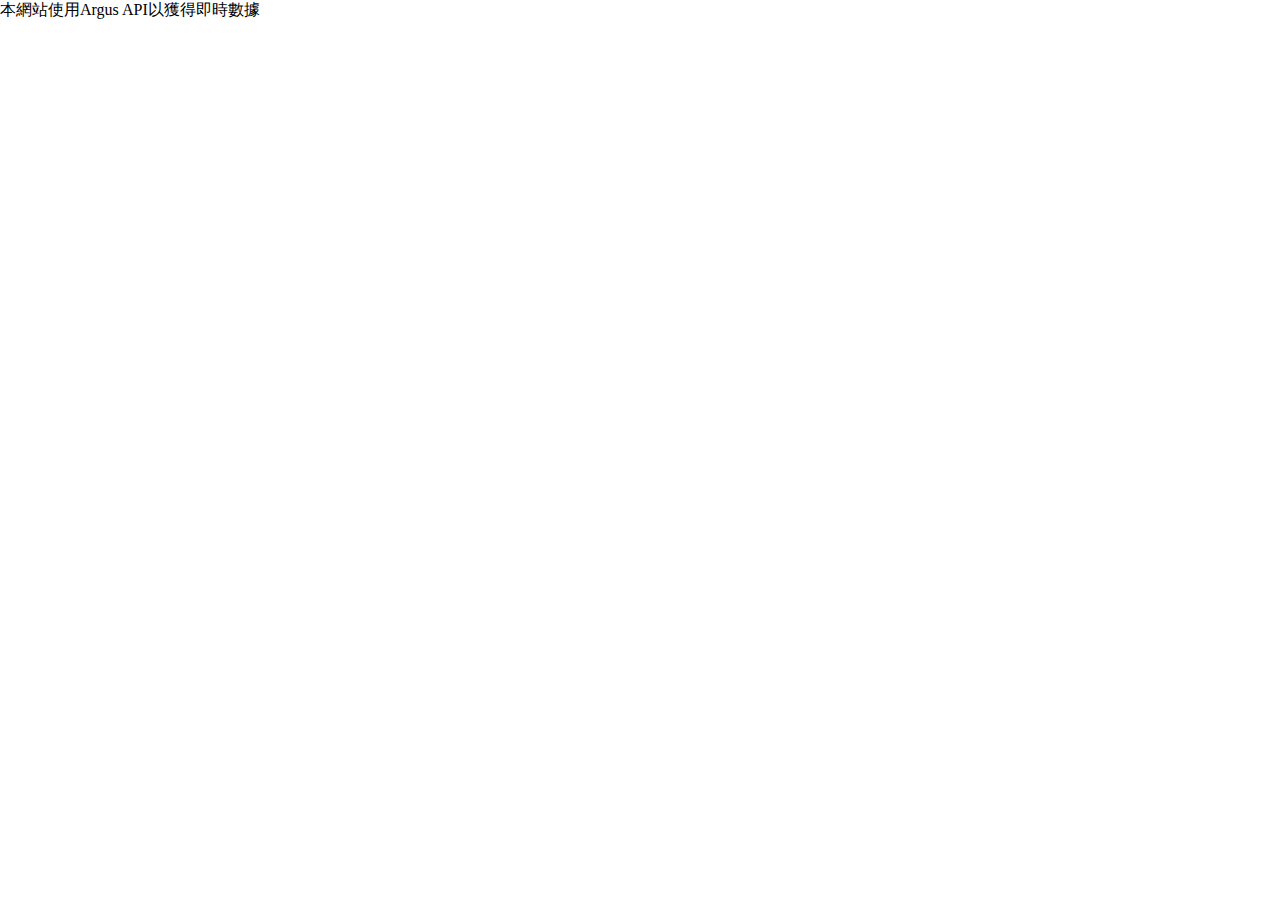
==== index.html @ 6313adaa "google search console" ====
<!DOCTYPE html>
<head>
    <meta charset="utf-8">
    <title>Sword Art Online 開服倒數</title>
    <meta data-n-head="1" name="viewport" content="width=device-width, initial-scale=1">
    <link rel="stylesheet" href="index.css">
    <link rel="icon" type="image/png" href="favicon.png">
    <meta name="google-site-verification" content="P_YmsSGLiIfsEDCMUpHw24Ls54V40ZDFClpeP1ZYokU" />
</head>
<body style="margin: 0;padding: 0;">
    <div id="bg" class="bg">
        <div class="flex-container">
            <div id="texts" class="flex-item"></div>
        </div>
        <div class="flex-footer">
            本網站使用Argus API以獲得即時數據
        </div>
    </div>
    <script src="main.js"></script>
</body>
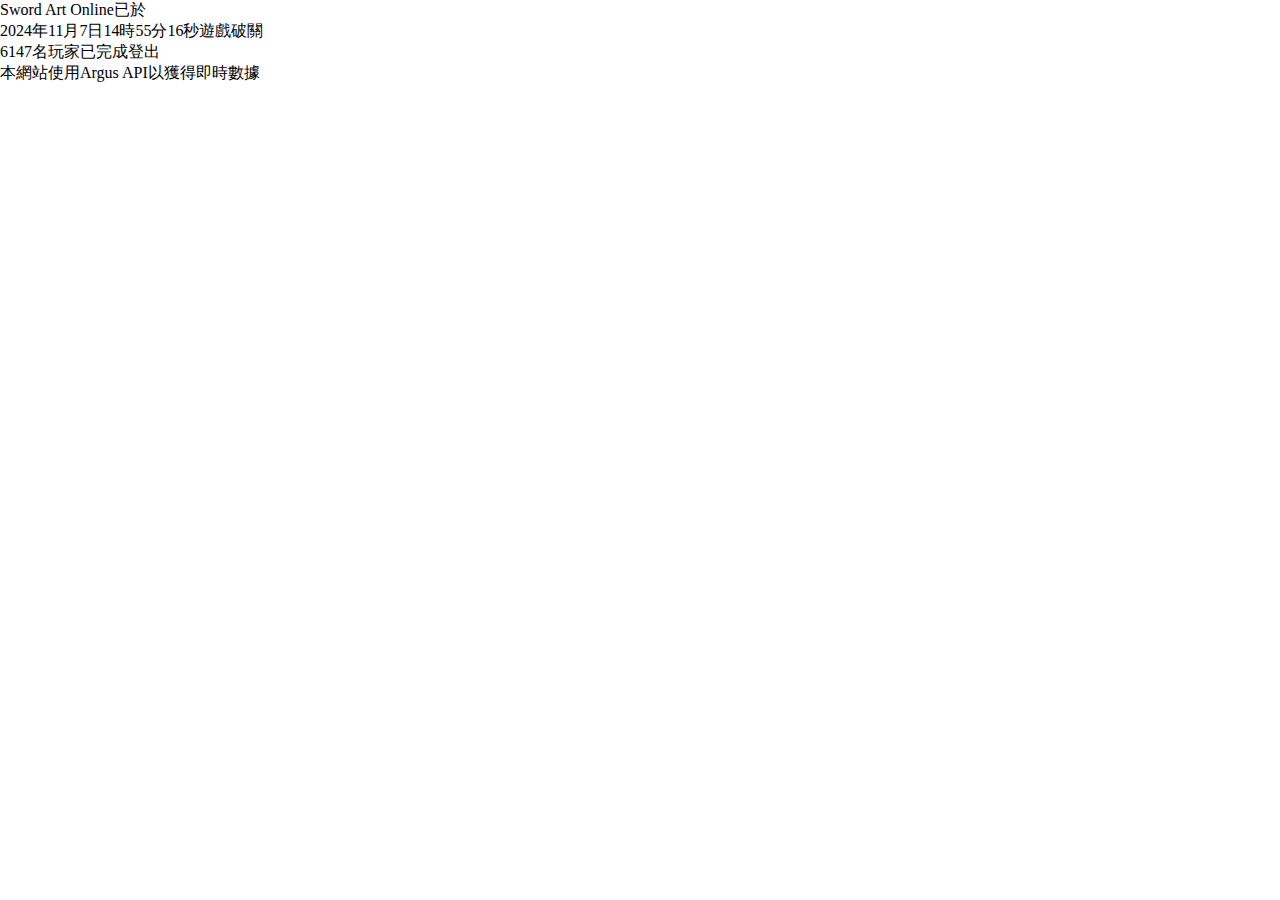
==== commit 682ea71a: "update" ====
--- a/index.html
+++ b/index.html
@@ -1,8 +1,19 @@
 <!DOCTYPE html>
 <head>
     <meta charset="utf-8">
-    <title>Sword Art Online 開服倒數</title>
+    <title>Sword Art Online 倒數</title>
     <meta data-n-head="1" name="viewport" content="width=device-width, initial-scale=1">
+
+    <meta property="og:type" content="website">
+    <meta property="og:url" content="https://huanying04.github.io/SAOCountdown/">
+    <meta property="og:title" content="Sword Art Online 倒數">
+    <meta property="og:image" content="https://huanying04.github.io/SAOCountdown/img/logo.png">
+
+    <meta property="twitter:card" content="summary">
+    <meta property="twitter:url" content="https://huanying04.github.io/SAOCountdown/">
+    <meta property="twitter:title" content="Sword Art Online 倒數">
+    <meta property="twitter:image" content="https://huanying04.github.io/SAOCountdown/img/logo.png">
+
     <link rel="stylesheet" href="index.css">
     <link rel="icon" type="image/png" href="favicon.png">
     <meta name="google-site-verification" content="P_YmsSGLiIfsEDCMUpHw24Ls54V40ZDFClpeP1ZYokU" />
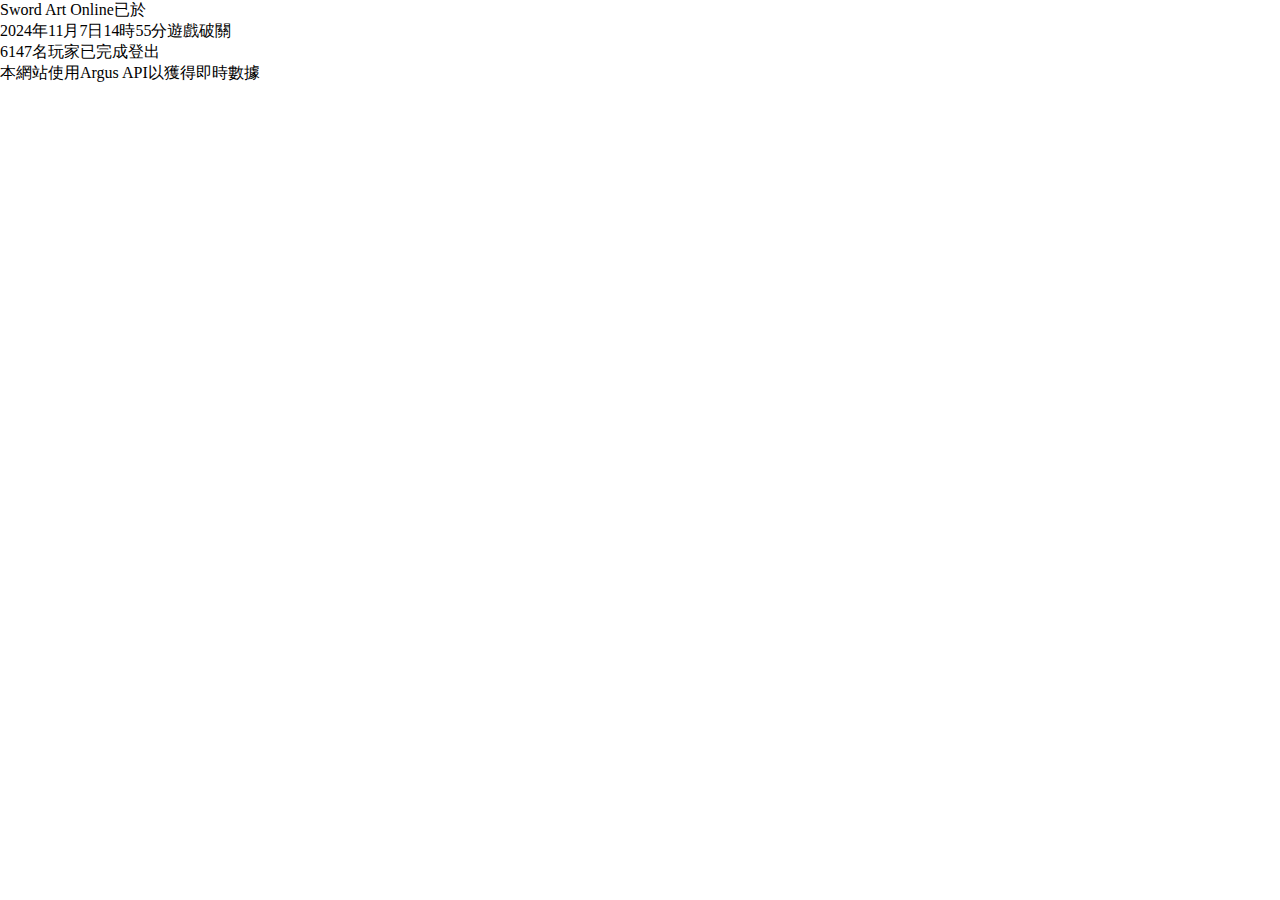
==== commit 558cbc9e: "update" ====
--- a/index.html
+++ b/index.html
@@ -27,5 +27,7 @@
             本網站使用Argus API以獲得即時數據
         </div>
     </div>
+    <script src="const.js"></script>
+    <script src="utils.js"></script>
     <script src="main.js"></script>
 </body>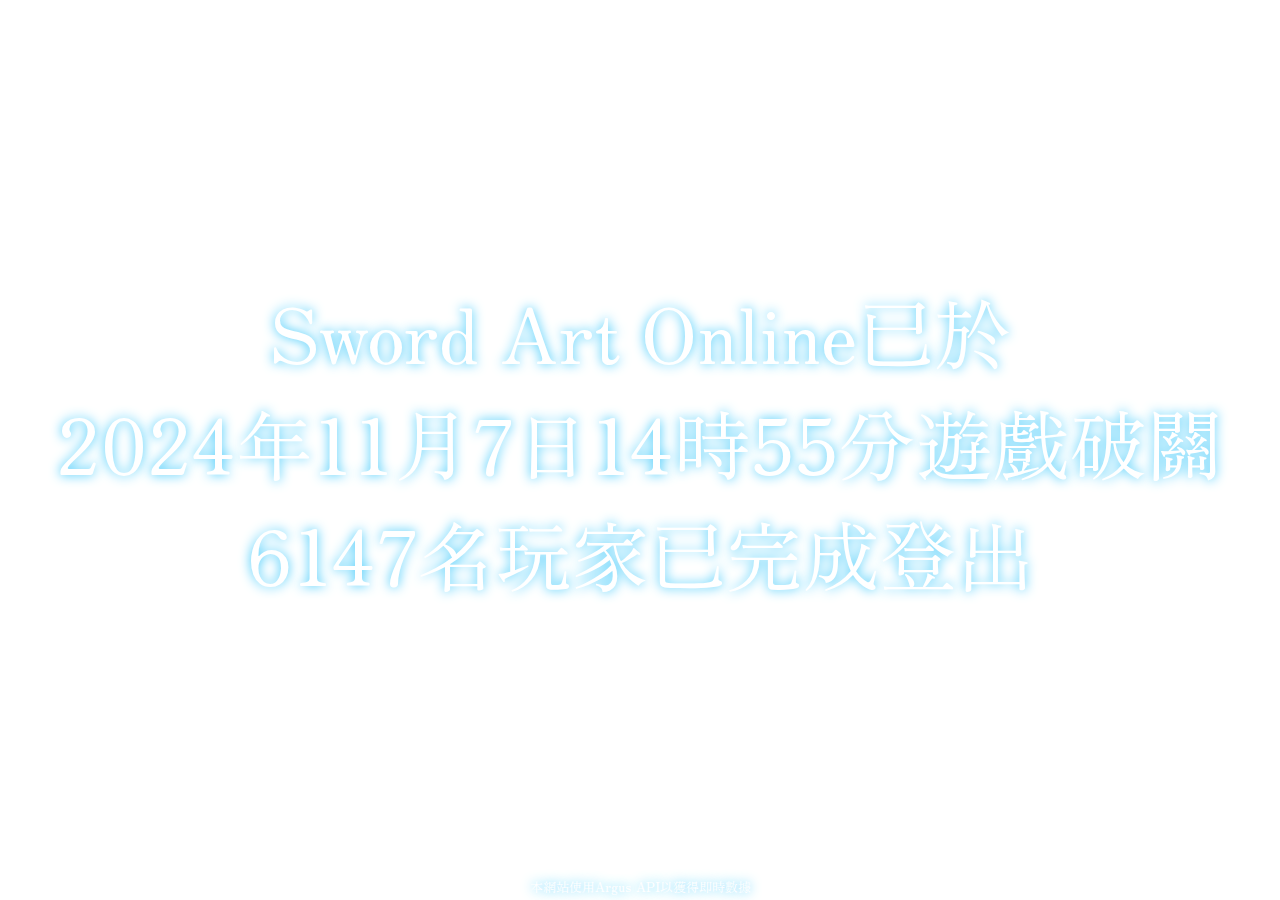
==== commit 26ea4d6f: "change font family" ====
--- a/index.html
+++ b/index.html
@@ -14,7 +14,7 @@
     <meta property="twitter:title" content="Sword Art Online 倒數">
     <meta property="twitter:image" content="https://huanying04.github.io/SAOCountdown/img/logo.png">
 
-    <link rel="stylesheet" href="index.css">
+    <link rel="stylesheet" href="index.css?u=1">
     <link rel="icon" type="image/png" href="favicon.png">
     <meta name="google-site-verification" content="P_YmsSGLiIfsEDCMUpHw24Ls54V40ZDFClpeP1ZYokU" />
 </head>
--- a/index.css
+++ b/index.css
@@ -0,0 +1,60 @@
+@import url('https://fonts.googleapis.com/css2?family=Zen+Old+Mincho&display=swap');
+
+body, html {
+    height: 100%;
+    margin: 0;
+    overflow: hidden;
+}
+
+.bg {
+    background-image: url("img/aincrad.jpg");
+    height: 100%; 
+    background-position: center;
+    background-repeat: no-repeat;
+    background-size: cover;
+}
+
+.bg.end {
+    background-image: url("img/end.jpg");
+}
+
+.flex-container {
+    display: flex;
+    height: 98%;
+    align-items: center;
+    justify-content: center;
+    flex-shrink: 0;
+    flex-direction: column;
+}
+
+.flex-footer {
+    display: flex;
+    height: 1%;
+    align-items: center;
+    justify-content: center;
+    flex-shrink: 0;
+    flex-direction: column;
+    color: white;
+    font-family: 'Zen Old Mincho', serif;
+    font-size: 1vw;
+    text-shadow: 0 0 12px #32c5fa;
+}
+
+.flex-item {
+    width: 100%;
+    display: flex;
+    justify-content: center;
+    align-items: center;
+    color: white;
+    font-size: 6vw;
+    text-shadow: 0 0 12px #32c5fa;
+    flex-direction: column;
+}
+
+.warning {
+    text-shadow: 0 0 12px #d61818;
+}
+
+.title {
+    font-family: 'Zen Old Mincho', serif;
+}